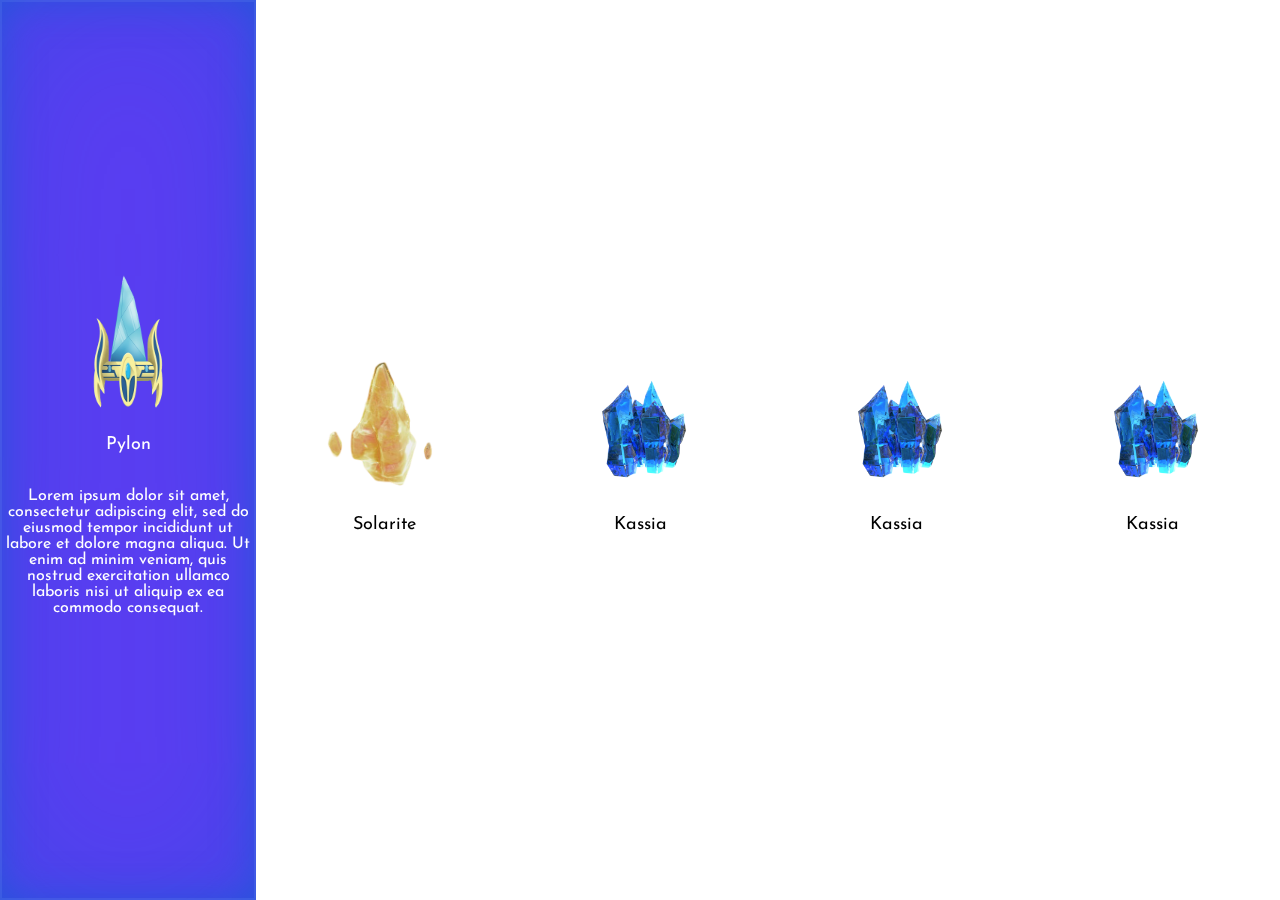
==== home.html @ 069d138a "Update slick" ====
<!DOCTYPE html>
<html lang="en">
  <head>
    <meta charset="utf-8" />
    <meta content="width=device-width, initial-scale=1.0" name="viewport" />

    <title>Pylon Finance</title>
    <meta content="Pylon Finance" name="description" />
    <meta content="Pylon Finance" name="keywords" />

    <!-- Favicons -->
    <link href="assets/img/favicon.png" rel="icon" />

    <!-- Google Fonts -->
    <link
      href="https://fonts.googleapis.com/css2?family=Josefin+Sans&display=swap"
      rel="stylesheet"
    />

    <!-- Vendor CSS Files -->
    <!-- <link
      href="assets/vendor/bootstrap/css/bootstrap.min.css"
      rel="stylesheet"
    /> -->

    <link
      rel="stylesheet"
      type="text/css"
      href="./assets/vendor/slick/slick.css"
    />
    <link
      rel="stylesheet"
      type="text/css"
      href="./assets/vendor/slick/slick-theme.css"
    />

    <!-- Template Main CSS File -->
    <link href="assets/styles/style.css" rel="stylesheet" />
  </head>
  <body>
    <div class="wrapper" id="home">
      <div class="regular slider">
        <div>
          <a href="https://pylon.finance" class="block" id="pylon">
            <img src="assets/img/pylon.png" />
            <p class="title">Pylon</p>
            <p class="description">
              Lorem ipsum dolor sit amet, consectetur adipiscing elit, sed do
              eiusmod tempor incididunt ut labore et dolore magna aliqua. Ut
              enim ad minim veniam, quis nostrud exercitation ullamco laboris
              nisi ut aliquip ex ea commodo consequat.
            </p>
          </a>
        </div>
        <div>
          <a href="https://solarite.finance" class="block" id="solarite">
            <img src="assets/img/solarite.png" />
            <p class="title">Solarite</p>
            <p class="description">
              Lorem ipsum dolor sit amet, consectetur adipiscing elit, sed do
              eiusmod tempor incididunt ut labore et dolore magna aliqua. Ut
              enim ad minim veniam, quis nostrud exercitation ullamco laboris
              nisi ut aliquip ex ea commodo consequat.
            </p>
          </a>
        </div>
        <div>
          <a href="https://kassia.finance" class="block" id="kassia1">
            <img src="assets/img/kassia.png" />
            <p class="title">Kassia</p>
            <p class="description">
              Lorem ipsum dolor sit amet, consectetur adipiscing elit, sed do
              eiusmod tempor incididunt ut labore et dolore magna aliqua. Ut
              enim ad minim veniam, quis nostrud exercitation ullamco laboris
              nisi ut aliquip ex ea commodo consequat.
            </p>
          </a>
        </div>
        <div>
          <a href="https://kassia.finance" class="block" id="kassia2">
            <img src="assets/img/kassia.png" />
            <p class="title">Kassia</p>
            <p class="description">
              Lorem ipsum dolor sit amet, consectetur adipiscing elit, sed do
              eiusmod tempor incididunt ut labore et dolore magna aliqua. Ut
              enim ad minim veniam, quis nostrud exercitation ullamco laboris
              nisi ut aliquip ex ea commodo consequat.
            </p>
          </a>
        </div>
        <div>
          <a href="https://kassia.finance" class="block" id="kassia3">
            <img src="assets/img/kassia.png" />
            <p class="title">Kassia</p>
            <p class="description">
              Lorem ipsum dolor sit amet, consectetur adipiscing elit, sed do
              eiusmod tempor incididunt ut labore et dolore magna aliqua. Ut
              enim ad minim veniam, quis nostrud exercitation ullamco laboris
              nisi ut aliquip ex ea commodo consequat.
            </p>
          </a>
        </div>

        <div class="block" id="coming1"># Coming Soon</div>
        <div class="block" id="coming2"># Coming Soon</div>
        <div class="block" id="coming3"># Coming Soon</div>
        <div class="block" id="coming4"># Coming Soon</div>
      </div>
    </div>
    <!-- Template Main JS File -->
    <script
      src="https://code.jquery.com/jquery-2.2.0.min.js"
      type="text/javascript"
    ></script>
    <script
      src="./assets/vendor/slick/slick.js"
      type="text/javascript"
      charset="utf-8"
    ></script>
    <script src="assets/js/main.js"></script>
  </body>
</html>
---- assets/styles/style.css ----
/*--------------------------------------------------------------
# General
--------------------------------------------------------------*/
body {
  font-family: "Josefin Sans", sans-serif;
  color: #444444;
  padding: 0;
  margin: 0;
}

a,
a:hover {
  text-decoration: none;
  color: black;
}

.block {
  display: -webkit-box;
  display: -ms-flexbox;
  display: flex;
  -webkit-box-orient: vertical;
  -webkit-box-direction: normal;
      -ms-flex-direction: column;
          flex-direction: column;
  height: 100vh;
  -webkit-box-pack: center;
      -ms-flex-pack: center;
          justify-content: center;
  -webkit-box-align: center;
      -ms-flex-align: center;
          align-items: center;
}

.block:hover {
  -webkit-box-shadow: inset 0 0 0 2px rgba(153, 204, 255, 0.1), inset 0 0 40px rgba(0, 102, 204, 0.5), inset 0 0 160px rgba(0, 102, 204, 0.3);
          box-shadow: inset 0 0 0 2px rgba(153, 204, 255, 0.1), inset 0 0 40px rgba(0, 102, 204, 0.5), inset 0 0 160px rgba(0, 102, 204, 0.3);
  bottom: 0;
  -webkit-transition: -webkit-box-shadow 1.5s;
  transition: -webkit-box-shadow 1.5s;
  transition: box-shadow 1.5s;
  transition: box-shadow 1.5s, -webkit-box-shadow 1.5s;
  z-index: 1;
  color: white;
}

.block:hover .description {
  display: inline-block;
}

.block img {
  width: 150px;
  height: 150px;
}

.block p {
  text-align: center;
}

.block .title {
  font-size: 18px;
}

.block .description {
  display: none;
  padding: 0 5px;
}

#pylon:hover {
  background-color: #5b3df2;
}

#solarite:hover {
  background-color: #f28179;
}

#kassia1:hover {
  background-color: #12b28a;
}

#kassia2:hover {
  background-color: #ffbfe4;
}

#kassia3:hover {
  background-color: #f24981;
}

#coming1:hover {
  background-color: #8b79f2;
}

#coming2:hover {
  background-color: #8b79f2;
}

#coming3:hover {
  background-color: #8b79f2;
}

#coming4:hover {
  background-color: #8b79f2;
}

#coming5:hover {
  background-color: #8b79f2;
}

.slick-slide div {
  outline: none !important;
}

.slick-slide:focus,
.slick-slide a {
  outline: none;
}
/*# sourceMappingURL=style.css.map */
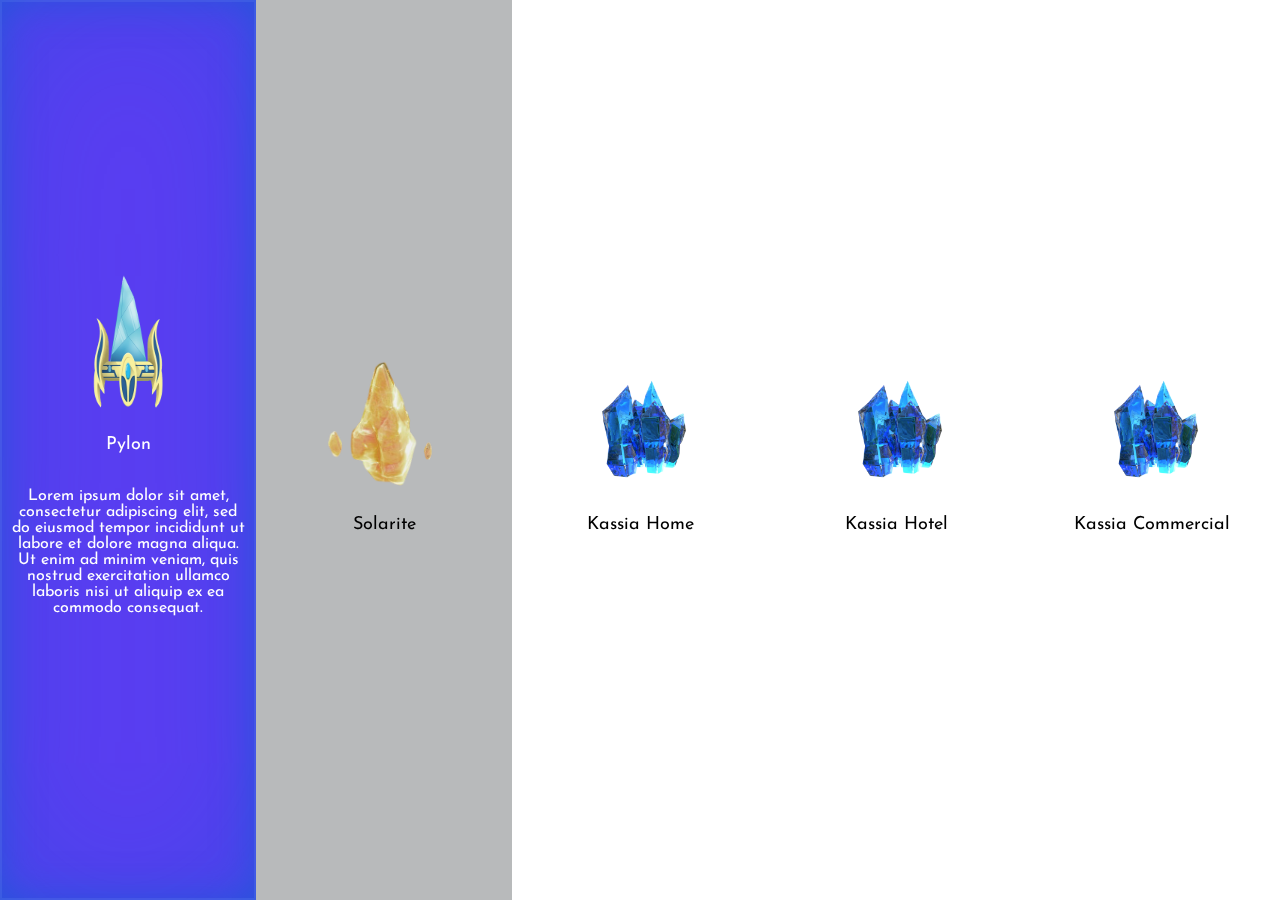
==== commit 58a756c4: "Update style" ====
--- a/home.html
+++ b/home.html
@@ -53,7 +53,11 @@
           </a>
         </div>
         <div>
-          <a href="https://solarite.finance" class="block" id="solarite">
+          <a
+            href="https://solarite.finance"
+            class="block overlay"
+            id="solarite"
+          >
             <img src="assets/img/solarite.png" />
             <p class="title">Solarite</p>
             <p class="description">
@@ -67,7 +71,7 @@
         <div>
           <a href="https://kassia.finance" class="block" id="kassia1">
             <img src="assets/img/kassia.png" />
-            <p class="title">Kassia</p>
+            <p class="title">Kassia Home</p>
             <p class="description">
               Lorem ipsum dolor sit amet, consectetur adipiscing elit, sed do
               eiusmod tempor incididunt ut labore et dolore magna aliqua. Ut
@@ -79,7 +83,7 @@
         <div>
           <a href="https://kassia.finance" class="block" id="kassia2">
             <img src="assets/img/kassia.png" />
-            <p class="title">Kassia</p>
+            <p class="title">Kassia Hotel</p>
             <p class="description">
               Lorem ipsum dolor sit amet, consectetur adipiscing elit, sed do
               eiusmod tempor incididunt ut labore et dolore magna aliqua. Ut
@@ -91,7 +95,7 @@
         <div>
           <a href="https://kassia.finance" class="block" id="kassia3">
             <img src="assets/img/kassia.png" />
-            <p class="title">Kassia</p>
+            <p class="title">Kassia Commercial</p>
             <p class="description">
               Lorem ipsum dolor sit amet, consectetur adipiscing elit, sed do
               eiusmod tempor incididunt ut labore et dolore magna aliqua. Ut
@@ -100,11 +104,26 @@
             </p>
           </a>
         </div>
-
-        <div class="block" id="coming1"># Coming Soon</div>
-        <div class="block" id="coming2"># Coming Soon</div>
-        <div class="block" id="coming3"># Coming Soon</div>
-        <div class="block" id="coming4"># Coming Soon</div>
+        <div>
+          <div class="block" id="coming1">
+            <p class="title"># Coming Soon</p>
+          </div>
+        </div>
+        <div>
+          <div class="block" id="coming2">
+            <p class="title"># Coming Soon</p>
+          </div>
+        </div>
+        <div>
+          <div class="block overlay" id="coming3">
+            <p class="title"># Coming Soon</p>
+          </div>
+        </div>
+        <div>
+          <div class="block" id="coming4">
+            <p class="title"># Coming Soon</p>
+          </div>
+        </div>
       </div>
     </div>
     <!-- Template Main JS File -->
--- a/assets/styles/style.css
+++ b/assets/styles/style.css
@@ -62,7 +62,11 @@
 
 .block .description {
   display: none;
-  padding: 0 5px;
+  padding: 0 10px;
+}
+
+.overlay {
+  background-color: rgba(21, 25, 29, 0.3);
 }
 
 #pylon:hover {
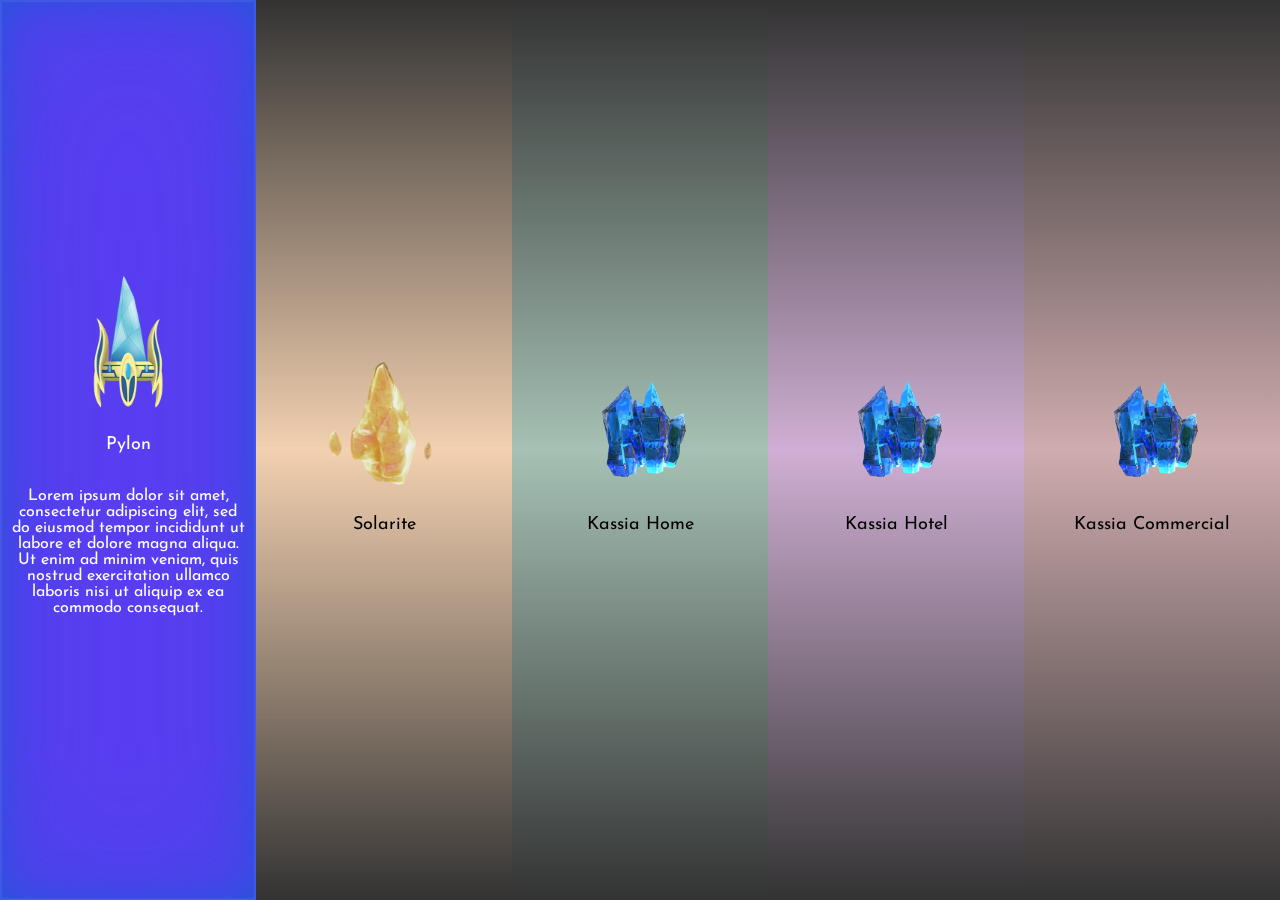
==== commit 311c89b6: "Update colors" ====
--- a/home.html
+++ b/home.html
@@ -69,7 +69,7 @@
           </a>
         </div>
         <div>
-          <a href="https://kassia.finance" class="block" id="kassia1">
+          <a href="https://kassia.finance" class="block overlay" id="kassia1">
             <img src="assets/img/kassia.png" />
             <p class="title">Kassia Home</p>
             <p class="description">
@@ -81,7 +81,7 @@
           </a>
         </div>
         <div>
-          <a href="https://kassia.finance" class="block" id="kassia2">
+          <a href="https://kassia.finance" class="block overlay" id="kassia2">
             <img src="assets/img/kassia.png" />
             <p class="title">Kassia Hotel</p>
             <p class="description">
@@ -93,7 +93,7 @@
           </a>
         </div>
         <div>
-          <a href="https://kassia.finance" class="block" id="kassia3">
+          <a href="https://kassia.finance" class="block overlay" id="kassia3">
             <img src="assets/img/kassia.png" />
             <p class="title">Kassia Commercial</p>
             <p class="description">
@@ -105,12 +105,12 @@
           </a>
         </div>
         <div>
-          <div class="block" id="coming1">
+          <div class="block overlay" id="coming1">
             <p class="title"># Coming Soon</p>
           </div>
         </div>
         <div>
-          <div class="block" id="coming2">
+          <div class="block overlay" id="coming2">
             <p class="title"># Coming Soon</p>
           </div>
         </div>
@@ -120,7 +120,7 @@
           </div>
         </div>
         <div>
-          <div class="block" id="coming4">
+          <div class="block overlay" id="coming4">
             <p class="title"># Coming Soon</p>
           </div>
         </div>
--- a/assets/styles/style.css
+++ b/assets/styles/style.css
@@ -65,44 +65,85 @@
   padding: 0 10px;
 }
 
-.overlay {
-  background-color: rgba(21, 25, 29, 0.3);
+#pylon:hover {
+  background-color: #5b3df2;
 }
 
-#pylon:hover {
-  background-color: #5b3df2;
+#solarite {
+  background-image: -webkit-gradient(linear, left top, left bottom, from(rgba(0, 0, 0, 0.8)), color-stop(rgba(230, 162, 99, 0.5)), to(rgba(0, 0, 0, 0.8)));
+  background-image: linear-gradient(rgba(0, 0, 0, 0.8), rgba(230, 162, 99, 0.5), rgba(0, 0, 0, 0.8));
 }
 
 #solarite:hover {
   background-color: #f28179;
 }
 
+#kassia1 {
+  background-image: -webkit-gradient(linear, left top, left bottom, from(rgba(0, 0, 0, 0.8)), color-stop(rgba(77, 131, 106, 0.5)), to(rgba(0, 0, 0, 0.8)));
+  background-image: linear-gradient(rgba(0, 0, 0, 0.8), rgba(77, 131, 106, 0.5), rgba(0, 0, 0, 0.8));
+}
+
 #kassia1:hover {
   background-color: #12b28a;
+}
+
+#kassia2 {
+  background-image: -webkit-gradient(linear, left top, left bottom, from(rgba(0, 0, 0, 0.8)), color-stop(rgba(160, 95, 168, 0.5)), to(rgba(0, 0, 0, 0.8)));
+  background-image: linear-gradient(rgba(0, 0, 0, 0.8), rgba(160, 95, 168, 0.5), rgba(0, 0, 0, 0.8));
 }
 
 #kassia2:hover {
   background-color: #ffbfe4;
 }
 
+#kassia3 {
+  background-image: -webkit-gradient(linear, left top, left bottom, from(rgba(0, 0, 0, 0.8)), color-stop(rgba(160, 90, 94, 0.5)), to(rgba(0, 0, 0, 0.8)));
+  background-image: linear-gradient(rgba(0, 0, 0, 0.8), rgba(160, 90, 94, 0.5), rgba(0, 0, 0, 0.8));
+}
+
 #kassia3:hover {
   background-color: #f24981;
+}
+
+#coming1 {
+  background-image: -webkit-gradient(linear, left top, left bottom, from(rgba(0, 0, 0, 0.8)), color-stop(rgba(117, 116, 124, 0.5)), to(rgba(0, 0, 0, 0.8)));
+  background-image: linear-gradient(rgba(0, 0, 0, 0.8), rgba(117, 116, 124, 0.5), rgba(0, 0, 0, 0.8));
 }
 
 #coming1:hover {
   background-color: #8b79f2;
 }
 
+#coming2 {
+  background-image: -webkit-gradient(linear, left top, left bottom, from(rgba(0, 0, 0, 0.8)), color-stop(rgba(74, 68, 100, 0.5)), to(rgba(0, 0, 0, 0.8)));
+  background-image: linear-gradient(rgba(0, 0, 0, 0.8), rgba(74, 68, 100, 0.5), rgba(0, 0, 0, 0.8));
+}
+
 #coming2:hover {
   background-color: #8b79f2;
+}
+
+#coming3 {
+  background-image: -webkit-gradient(linear, left top, left bottom, from(rgba(0, 0, 0, 0.8)), color-stop(rgba(136, 131, 155, 0.5)), to(rgba(0, 0, 0, 0.8)));
+  background-image: linear-gradient(rgba(0, 0, 0, 0.8), rgba(136, 131, 155, 0.5), rgba(0, 0, 0, 0.8));
 }
 
 #coming3:hover {
   background-color: #8b79f2;
 }
 
+#coming4 {
+  background-image: -webkit-gradient(linear, left top, left bottom, from(rgba(0, 0, 0, 0.8)), color-stop(rgba(77, 76, 83, 0.5)), to(rgba(0, 0, 0, 0.8)));
+  background-image: linear-gradient(rgba(0, 0, 0, 0.8), rgba(77, 76, 83, 0.5), rgba(0, 0, 0, 0.8));
+}
+
 #coming4:hover {
   background-color: #8b79f2;
+}
+
+#coming5 {
+  background-image: -webkit-gradient(linear, left top, left bottom, from(rgba(0, 0, 0, 0.8)), color-stop(rgba(133, 119, 196, 0.5)), to(rgba(0, 0, 0, 0.8)));
+  background-image: linear-gradient(rgba(0, 0, 0, 0.8), rgba(133, 119, 196, 0.5), rgba(0, 0, 0, 0.8));
 }
 
 #coming5:hover {
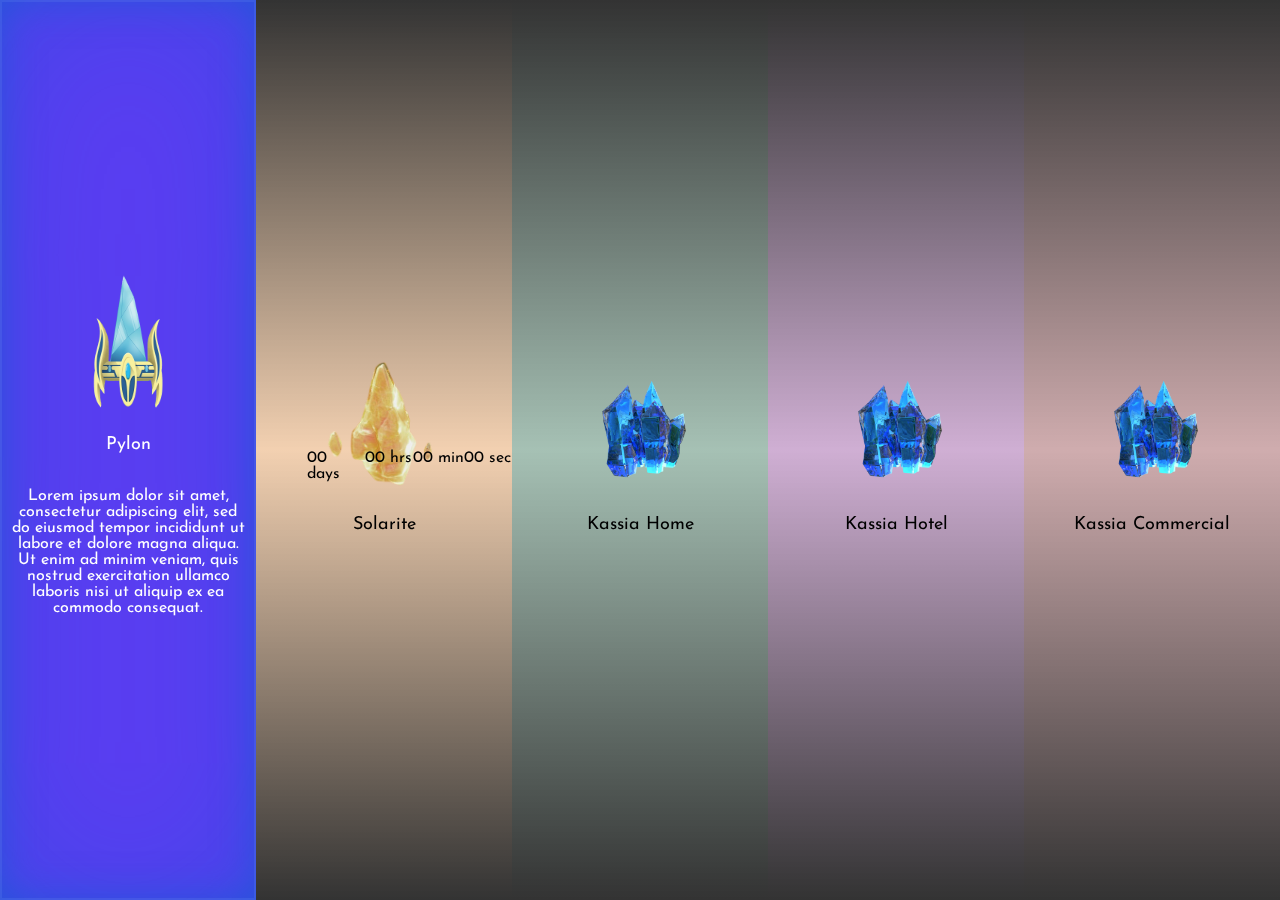
==== commit 9a3924b1: "Add countdown" ====
--- a/home.html
+++ b/home.html
@@ -53,11 +53,8 @@
           </a>
         </div>
         <div>
-          <a
-            href="https://solarite.finance"
-            class="block overlay"
-            id="solarite"
-          >
+          <a href="#" class="block overlay" id="solarite">
+            <div id="countdown"></div>
             <img src="assets/img/solarite.png" />
             <p class="title">Solarite</p>
             <p class="description">
@@ -69,7 +66,7 @@
           </a>
         </div>
         <div>
-          <a href="https://kassia.finance" class="block overlay" id="kassia1">
+          <a href="#" class="block overlay" id="kassia1">
             <img src="assets/img/kassia.png" />
             <p class="title">Kassia Home</p>
             <p class="description">
@@ -81,7 +78,7 @@
           </a>
         </div>
         <div>
-          <a href="https://kassia.finance" class="block overlay" id="kassia2">
+          <a href="#" class="block overlay" id="kassia2">
             <img src="assets/img/kassia.png" />
             <p class="title">Kassia Hotel</p>
             <p class="description">
@@ -93,7 +90,7 @@
           </a>
         </div>
         <div>
-          <a href="https://kassia.finance" class="block overlay" id="kassia3">
+          <a href="#" class="block overlay" id="kassia3">
             <img src="assets/img/kassia.png" />
             <p class="title">Kassia Commercial</p>
             <p class="description">
@@ -136,6 +133,10 @@
       type="text/javascript"
       charset="utf-8"
     ></script>
+    <script
+      src="./assets/vendor/jquery.countdown.min.js"
+      type="text/javascript"
+    ></script>
     <script src="assets/js/main.js"></script>
   </body>
 </html>
--- a/assets/styles/style.css
+++ b/assets/styles/style.css
@@ -63,6 +63,23 @@
 .block .description {
   display: none;
   padding: 0 10px;
+}
+
+.overlay {
+  position: relative;
+}
+
+.overlay:hover #countdown {
+  top: 45%;
+}
+
+#countdown {
+  display: -webkit-box;
+  display: -ms-flexbox;
+  display: flex;
+  position: absolute;
+  top: 50%;
+  left: 20%;
 }
 
 #pylon:hover {
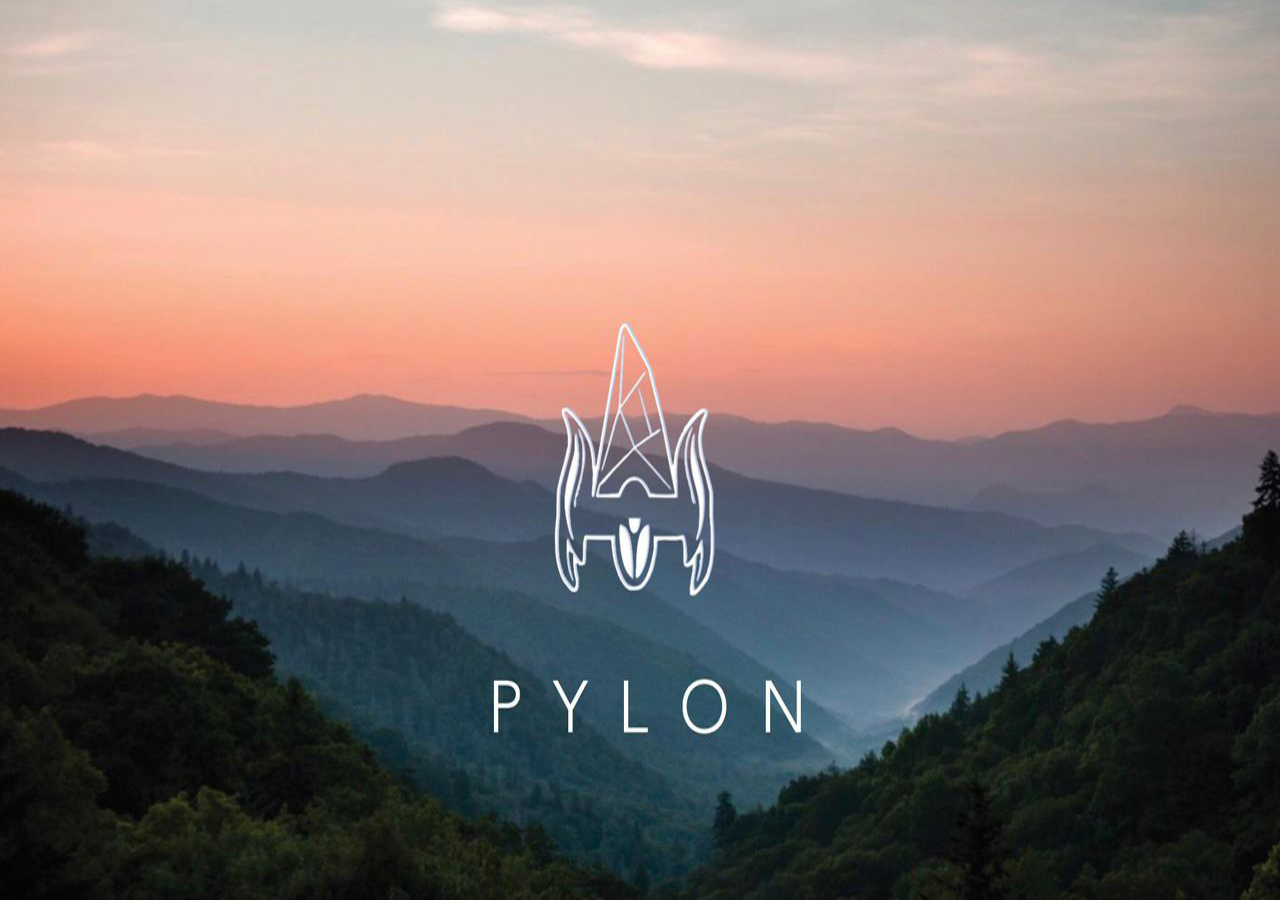
==== commit d0d0bfae: "Add splash screen" ====
--- a/home.html
+++ b/home.html
@@ -123,6 +123,9 @@
         </div>
       </div>
     </div>
+
+    <div id="preloader"></div>
+
     <!-- Template Main JS File -->
     <script
       src="https://code.jquery.com/jquery-2.2.0.min.js"
--- a/assets/styles/style.css
+++ b/assets/styles/style.css
@@ -175,4 +175,20 @@
 .slick-slide a {
   outline: none;
 }
+
+/*--------------------------------------------------------------
+# Preloader
+--------------------------------------------------------------*/
+#preloader {
+  position: fixed;
+  top: 0;
+  left: 0;
+  right: 0;
+  bottom: 0;
+  z-index: 9999;
+  overflow: hidden;
+  background: url(../img/sexy-pylon.png);
+  background-repeat: no-repeat;
+  background-size: 100% 100%;
+}
 /*# sourceMappingURL=style.css.map */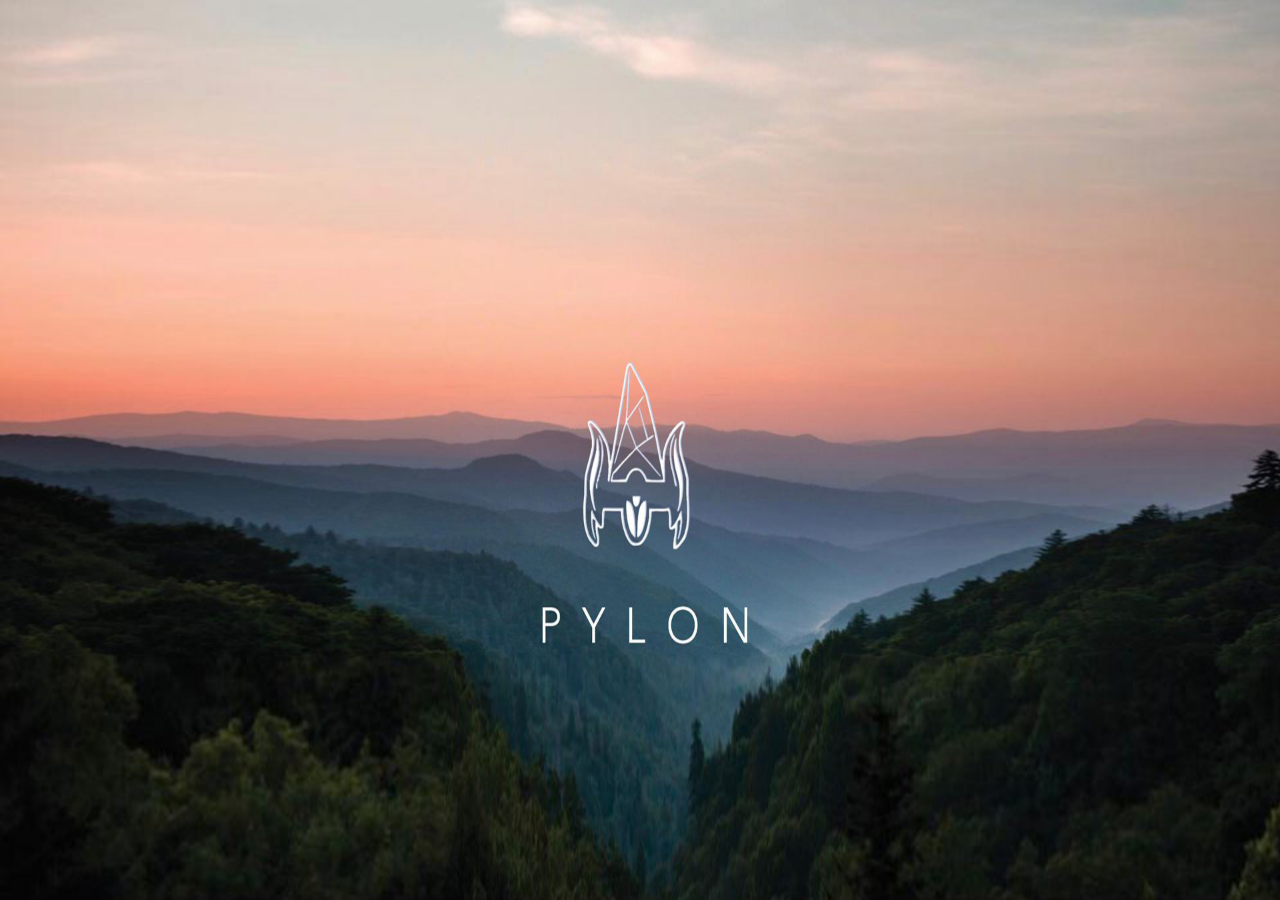
==== commit 19580b47: "Update ui" ====
--- a/home.html
+++ b/home.html
@@ -54,9 +54,9 @@
         </div>
         <div>
           <a href="#" class="block overlay" id="solarite">
-            <div id="countdown"></div>
             <img src="assets/img/solarite.png" />
             <p class="title">Solarite</p>
+            <div id="countdown"></div>
             <p class="description">
               Lorem ipsum dolor sit amet, consectetur adipiscing elit, sed do
               eiusmod tempor incididunt ut labore et dolore magna aliqua. Ut
@@ -69,6 +69,7 @@
           <a href="#" class="block overlay" id="kassia1">
             <img src="assets/img/kassia.png" />
             <p class="title">Kassia Home</p>
+            <div>Coming Soon</div>
             <p class="description">
               Lorem ipsum dolor sit amet, consectetur adipiscing elit, sed do
               eiusmod tempor incididunt ut labore et dolore magna aliqua. Ut
@@ -81,6 +82,7 @@
           <a href="#" class="block overlay" id="kassia2">
             <img src="assets/img/kassia.png" />
             <p class="title">Kassia Hotel</p>
+            <div>Coming Soon</div>
             <p class="description">
               Lorem ipsum dolor sit amet, consectetur adipiscing elit, sed do
               eiusmod tempor incididunt ut labore et dolore magna aliqua. Ut
@@ -93,6 +95,20 @@
           <a href="#" class="block overlay" id="kassia3">
             <img src="assets/img/kassia.png" />
             <p class="title">Kassia Commercial</p>
+            <div>Coming Soon</div>
+            <p class="description">
+              Lorem ipsum dolor sit amet, consectetur adipiscing elit, sed do
+              eiusmod tempor incididunt ut labore et dolore magna aliqua. Ut
+              enim ad minim veniam, quis nostrud exercitation ullamco laboris
+              nisi ut aliquip ex ea commodo consequat.
+            </p>
+          </a>
+        </div>
+        <div>
+          <a href="#" class="block overlay" id="vault">
+            <img src="assets/img/vault.png" />
+            <p class="title">Vault</p>
+            <div>Coming Soon</div>
             <p class="description">
               Lorem ipsum dolor sit amet, consectetur adipiscing elit, sed do
               eiusmod tempor incididunt ut labore et dolore magna aliqua. Ut
@@ -103,22 +119,22 @@
         </div>
         <div>
           <div class="block overlay" id="coming1">
-            <p class="title"># Coming Soon</p>
+            <p class="title">Coming Soon</p>
           </div>
         </div>
         <div>
           <div class="block overlay" id="coming2">
-            <p class="title"># Coming Soon</p>
+            <p class="title">Coming Soon</p>
           </div>
         </div>
         <div>
           <div class="block overlay" id="coming3">
-            <p class="title"># Coming Soon</p>
+            <p class="title">Coming Soon</p>
           </div>
         </div>
         <div>
           <div class="block overlay" id="coming4">
-            <p class="title"># Coming Soon</p>
+            <p class="title">Coming Soon</p>
           </div>
         </div>
       </div>
--- a/assets/styles/style.css
+++ b/assets/styles/style.css
@@ -29,16 +29,12 @@
   -webkit-box-align: center;
       -ms-flex-align: center;
           align-items: center;
+  border-right: solid 1px white;
+  color: white;
 }
 
 .block:hover {
-  -webkit-box-shadow: inset 0 0 0 2px rgba(153, 204, 255, 0.1), inset 0 0 40px rgba(0, 102, 204, 0.5), inset 0 0 160px rgba(0, 102, 204, 0.3);
-          box-shadow: inset 0 0 0 2px rgba(153, 204, 255, 0.1), inset 0 0 40px rgba(0, 102, 204, 0.5), inset 0 0 160px rgba(0, 102, 204, 0.3);
   bottom: 0;
-  -webkit-transition: -webkit-box-shadow 1.5s;
-  transition: -webkit-box-shadow 1.5s;
-  transition: box-shadow 1.5s;
-  transition: box-shadow 1.5s, -webkit-box-shadow 1.5s;
   z-index: 1;
   color: white;
 }
@@ -67,108 +63,144 @@
 
 .overlay {
   position: relative;
-}
-
-.overlay:hover #countdown {
-  top: 45%;
 }
 
 #countdown {
   display: -webkit-box;
   display: -ms-flexbox;
   display: flex;
-  position: absolute;
-  top: 50%;
-  left: 20%;
+}
+
+#pylon {
+  color: #5b3df2;
+}
+
+#pylon img {
+  width: 200px;
+  height: 140px;
 }
 
 #pylon:hover {
+  color: white;
   background-color: #5b3df2;
 }
 
 #solarite {
-  background-image: -webkit-gradient(linear, left top, left bottom, from(rgba(0, 0, 0, 0.8)), color-stop(rgba(230, 162, 99, 0.5)), to(rgba(0, 0, 0, 0.8)));
-  background-image: linear-gradient(rgba(0, 0, 0, 0.8), rgba(230, 162, 99, 0.5), rgba(0, 0, 0, 0.8));
+  background-image: -webkit-gradient(linear, left top, left bottom, from(rgba(0, 0, 0, 0.8)), color-stop(rgba(0, 0, 0, 0.8)), to(rgba(0, 0, 0, 0.8)));
+  background-image: linear-gradient(rgba(0, 0, 0, 0.8), rgba(0, 0, 0, 0.8), rgba(0, 0, 0, 0.8));
 }
 
 #solarite:hover {
-  background-color: #f28179;
+  color: white;
+  background-image: none;
+  background-color: #f79250;
 }
 
 #kassia1 {
-  background-image: -webkit-gradient(linear, left top, left bottom, from(rgba(0, 0, 0, 0.8)), color-stop(rgba(77, 131, 106, 0.5)), to(rgba(0, 0, 0, 0.8)));
-  background-image: linear-gradient(rgba(0, 0, 0, 0.8), rgba(77, 131, 106, 0.5), rgba(0, 0, 0, 0.8));
+  background-image: -webkit-gradient(linear, left top, left bottom, from(rgba(0, 0, 0, 0.8)), color-stop(rgba(0, 0, 0, 0.8)), to(rgba(0, 0, 0, 0.8)));
+  background-image: linear-gradient(rgba(0, 0, 0, 0.8), rgba(0, 0, 0, 0.8), rgba(0, 0, 0, 0.8));
 }
 
 #kassia1:hover {
-  background-color: #12b28a;
+  color: white;
+  background-image: none;
+  background-color: #94953d;
 }
 
 #kassia2 {
-  background-image: -webkit-gradient(linear, left top, left bottom, from(rgba(0, 0, 0, 0.8)), color-stop(rgba(160, 95, 168, 0.5)), to(rgba(0, 0, 0, 0.8)));
-  background-image: linear-gradient(rgba(0, 0, 0, 0.8), rgba(160, 95, 168, 0.5), rgba(0, 0, 0, 0.8));
+  background-image: -webkit-gradient(linear, left top, left bottom, from(rgba(0, 0, 0, 0.8)), color-stop(rgba(0, 0, 0, 0.8)), to(rgba(0, 0, 0, 0.8)));
+  background-image: linear-gradient(rgba(0, 0, 0, 0.8), rgba(0, 0, 0, 0.8), rgba(0, 0, 0, 0.8));
 }
 
 #kassia2:hover {
-  background-color: #ffbfe4;
+  color: white;
+  background-image: none;
+  background-color: #6a4222;
 }
 
 #kassia3 {
-  background-image: -webkit-gradient(linear, left top, left bottom, from(rgba(0, 0, 0, 0.8)), color-stop(rgba(160, 90, 94, 0.5)), to(rgba(0, 0, 0, 0.8)));
-  background-image: linear-gradient(rgba(0, 0, 0, 0.8), rgba(160, 90, 94, 0.5), rgba(0, 0, 0, 0.8));
+  background-image: -webkit-gradient(linear, left top, left bottom, from(rgba(0, 0, 0, 0.8)), color-stop(rgba(0, 0, 0, 0.8)), to(rgba(0, 0, 0, 0.8)));
+  background-image: linear-gradient(rgba(0, 0, 0, 0.8), rgba(0, 0, 0, 0.8), rgba(0, 0, 0, 0.8));
 }
 
 #kassia3:hover {
-  background-color: #f24981;
+  color: white;
+  background-image: none;
+  background-color: #29534f;
+}
+
+#vault {
+  background-image: -webkit-gradient(linear, left top, left bottom, from(rgba(0, 0, 0, 0.8)), color-stop(rgba(0, 0, 0, 0.8)), to(rgba(0, 0, 0, 0.8)));
+  background-image: linear-gradient(rgba(0, 0, 0, 0.8), rgba(0, 0, 0, 0.8), rgba(0, 0, 0, 0.8));
+}
+
+#vault:hover {
+  color: white;
+  background-image: none;
+  background-color: #384260;
 }
 
 #coming1 {
-  background-image: -webkit-gradient(linear, left top, left bottom, from(rgba(0, 0, 0, 0.8)), color-stop(rgba(117, 116, 124, 0.5)), to(rgba(0, 0, 0, 0.8)));
-  background-image: linear-gradient(rgba(0, 0, 0, 0.8), rgba(117, 116, 124, 0.5), rgba(0, 0, 0, 0.8));
+  background-image: -webkit-gradient(linear, left top, left bottom, from(rgba(0, 0, 0, 0.8)), color-stop(rgba(0, 0, 0, 0.8)), to(rgba(0, 0, 0, 0.8)));
+  background-image: linear-gradient(rgba(0, 0, 0, 0.8), rgba(0, 0, 0, 0.8), rgba(0, 0, 0, 0.8));
 }
 
 #coming1:hover {
+  color: white;
+  background-image: none;
   background-color: #8b79f2;
 }
 
 #coming2 {
-  background-image: -webkit-gradient(linear, left top, left bottom, from(rgba(0, 0, 0, 0.8)), color-stop(rgba(74, 68, 100, 0.5)), to(rgba(0, 0, 0, 0.8)));
-  background-image: linear-gradient(rgba(0, 0, 0, 0.8), rgba(74, 68, 100, 0.5), rgba(0, 0, 0, 0.8));
+  background-image: -webkit-gradient(linear, left top, left bottom, from(rgba(0, 0, 0, 0.8)), color-stop(rgba(0, 0, 0, 0.8)), to(rgba(0, 0, 0, 0.8)));
+  background-image: linear-gradient(rgba(0, 0, 0, 0.8), rgba(0, 0, 0, 0.8), rgba(0, 0, 0, 0.8));
 }
 
 #coming2:hover {
+  color: white;
+  background-image: none;
   background-color: #8b79f2;
 }
 
 #coming3 {
-  background-image: -webkit-gradient(linear, left top, left bottom, from(rgba(0, 0, 0, 0.8)), color-stop(rgba(136, 131, 155, 0.5)), to(rgba(0, 0, 0, 0.8)));
-  background-image: linear-gradient(rgba(0, 0, 0, 0.8), rgba(136, 131, 155, 0.5), rgba(0, 0, 0, 0.8));
+  background-image: -webkit-gradient(linear, left top, left bottom, from(rgba(0, 0, 0, 0.8)), color-stop(rgba(0, 0, 0, 0.8)), to(rgba(0, 0, 0, 0.8)));
+  background-image: linear-gradient(rgba(0, 0, 0, 0.8), rgba(0, 0, 0, 0.8), rgba(0, 0, 0, 0.8));
 }
 
 #coming3:hover {
+  color: white;
+  background-image: none;
   background-color: #8b79f2;
 }
 
 #coming4 {
-  background-image: -webkit-gradient(linear, left top, left bottom, from(rgba(0, 0, 0, 0.8)), color-stop(rgba(77, 76, 83, 0.5)), to(rgba(0, 0, 0, 0.8)));
-  background-image: linear-gradient(rgba(0, 0, 0, 0.8), rgba(77, 76, 83, 0.5), rgba(0, 0, 0, 0.8));
+  background-image: -webkit-gradient(linear, left top, left bottom, from(rgba(0, 0, 0, 0.8)), color-stop(rgba(0, 0, 0, 0.8)), to(rgba(0, 0, 0, 0.8)));
+  background-image: linear-gradient(rgba(0, 0, 0, 0.8), rgba(0, 0, 0, 0.8), rgba(0, 0, 0, 0.8));
 }
 
 #coming4:hover {
+  color: white;
+  background-image: none;
   background-color: #8b79f2;
 }
 
 #coming5 {
-  background-image: -webkit-gradient(linear, left top, left bottom, from(rgba(0, 0, 0, 0.8)), color-stop(rgba(133, 119, 196, 0.5)), to(rgba(0, 0, 0, 0.8)));
-  background-image: linear-gradient(rgba(0, 0, 0, 0.8), rgba(133, 119, 196, 0.5), rgba(0, 0, 0, 0.8));
+  background-image: -webkit-gradient(linear, left top, left bottom, from(rgba(0, 0, 0, 0.8)), color-stop(rgba(0, 0, 0, 0.8)), to(rgba(0, 0, 0, 0.8)));
+  background-image: linear-gradient(rgba(0, 0, 0, 0.8), rgba(0, 0, 0, 0.8), rgba(0, 0, 0, 0.8));
 }
 
 #coming5:hover {
+  color: white;
+  background-image: none;
   background-color: #8b79f2;
 }
 
 .slick-slide div {
   outline: none !important;
+}
+
+.slick-slide {
+  width: 1% !important;
 }
 
 .slick-slide:focus,
@@ -187,7 +219,7 @@
   bottom: 0;
   z-index: 9999;
   overflow: hidden;
-  background: url(../img/sexy-pylon.png);
+  background: url(../img/sexy-pylon-2.png);
   background-repeat: no-repeat;
   background-size: 100% 100%;
 }
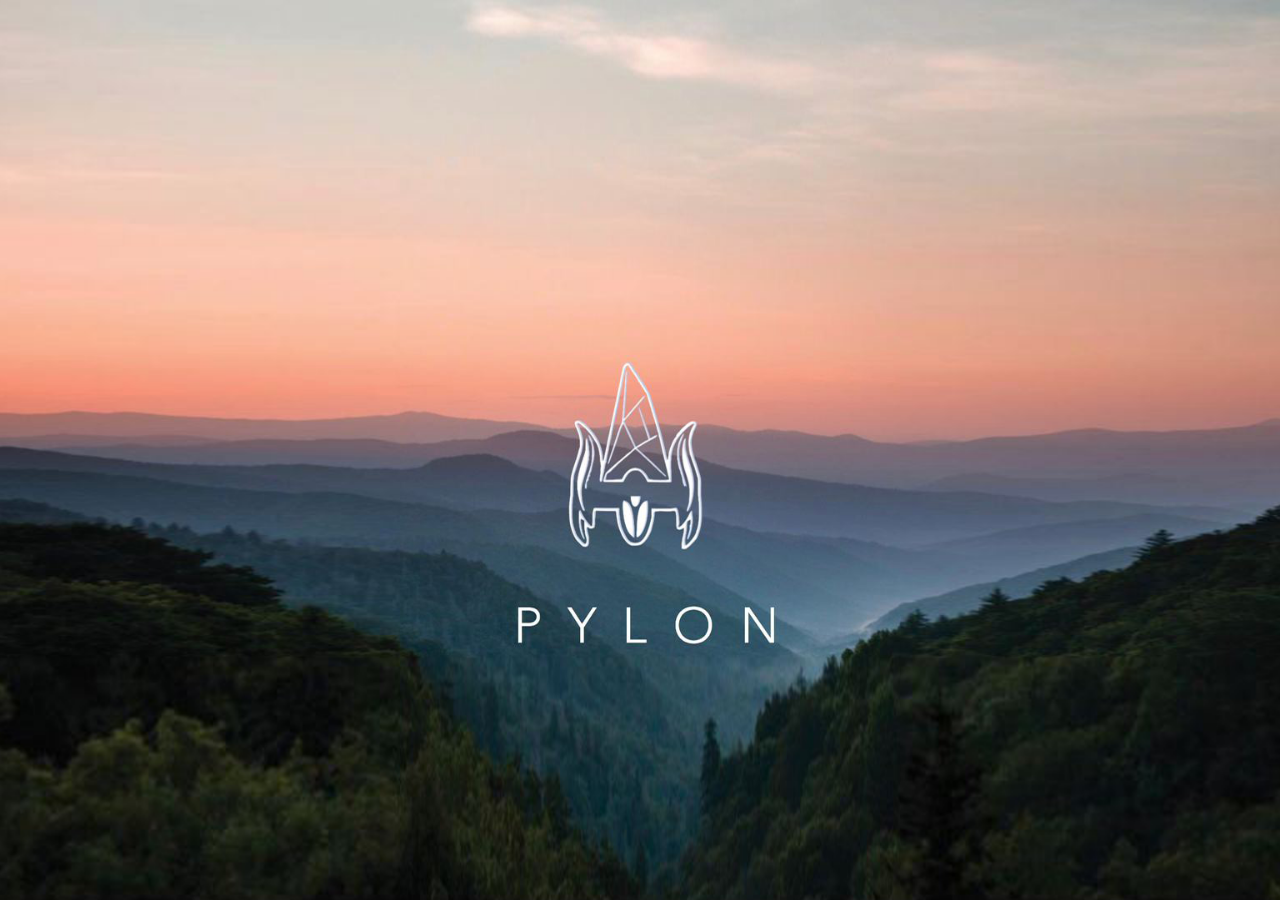
==== commit 3583555d: "Update mobile view" ====
--- a/home.html
+++ b/home.html
@@ -41,7 +41,7 @@
     <div class="wrapper" id="home">
       <div class="regular slider">
         <div>
-          <a href="https://pylon.finance" class="block" id="pylon">
+          <a href="https://pylon.finance/pylon" class="block" id="pylon">
             <img src="assets/img/pylon.png" />
             <p class="title">Pylon</p>
             <p class="description">
@@ -53,7 +53,7 @@
           </a>
         </div>
         <div>
-          <a href="#" class="block overlay" id="solarite">
+          <a href="#solarite" class="block overlay" id="solarite">
             <img src="assets/img/solarite.png" />
             <p class="title">Solarite</p>
             <div id="countdown"></div>
@@ -66,7 +66,7 @@
           </a>
         </div>
         <div>
-          <a href="#" class="block overlay" id="kassia1">
+          <a href="#kassia1" class="block overlay" id="kassia1">
             <img src="assets/img/kassia.png" />
             <p class="title">Kassia Home</p>
             <div>Coming Soon</div>
@@ -79,7 +79,7 @@
           </a>
         </div>
         <div>
-          <a href="#" class="block overlay" id="kassia2">
+          <a href="#kassia2" class="block overlay" id="kassia2">
             <img src="assets/img/kassia.png" />
             <p class="title">Kassia Hotel</p>
             <div>Coming Soon</div>
@@ -92,7 +92,7 @@
           </a>
         </div>
         <div>
-          <a href="#" class="block overlay" id="kassia3">
+          <a href="#kassia3" class="block overlay" id="kassia3">
             <img src="assets/img/kassia.png" />
             <p class="title">Kassia Commercial</p>
             <div>Coming Soon</div>
@@ -105,7 +105,7 @@
           </a>
         </div>
         <div>
-          <a href="#" class="block overlay" id="vault">
+          <a href="#vault" class="block overlay" id="vault">
             <img src="assets/img/vault.png" />
             <p class="title">Vault</p>
             <div>Coming Soon</div>
--- a/assets/styles/style.css
+++ b/assets/styles/style.css
@@ -208,6 +208,12 @@
   outline: none;
 }
 
+@media screen and (max-width: 639px) {
+  .slick-slide {
+    width: 100% !important;
+  }
+}
+
 /*--------------------------------------------------------------
 # Preloader
 --------------------------------------------------------------*/
@@ -221,6 +227,7 @@
   overflow: hidden;
   background: url(../img/sexy-pylon-2.png);
   background-repeat: no-repeat;
-  background-size: 100% 100%;
+  background-position: center;
+  background-size: cover;
 }
 /*# sourceMappingURL=style.css.map */